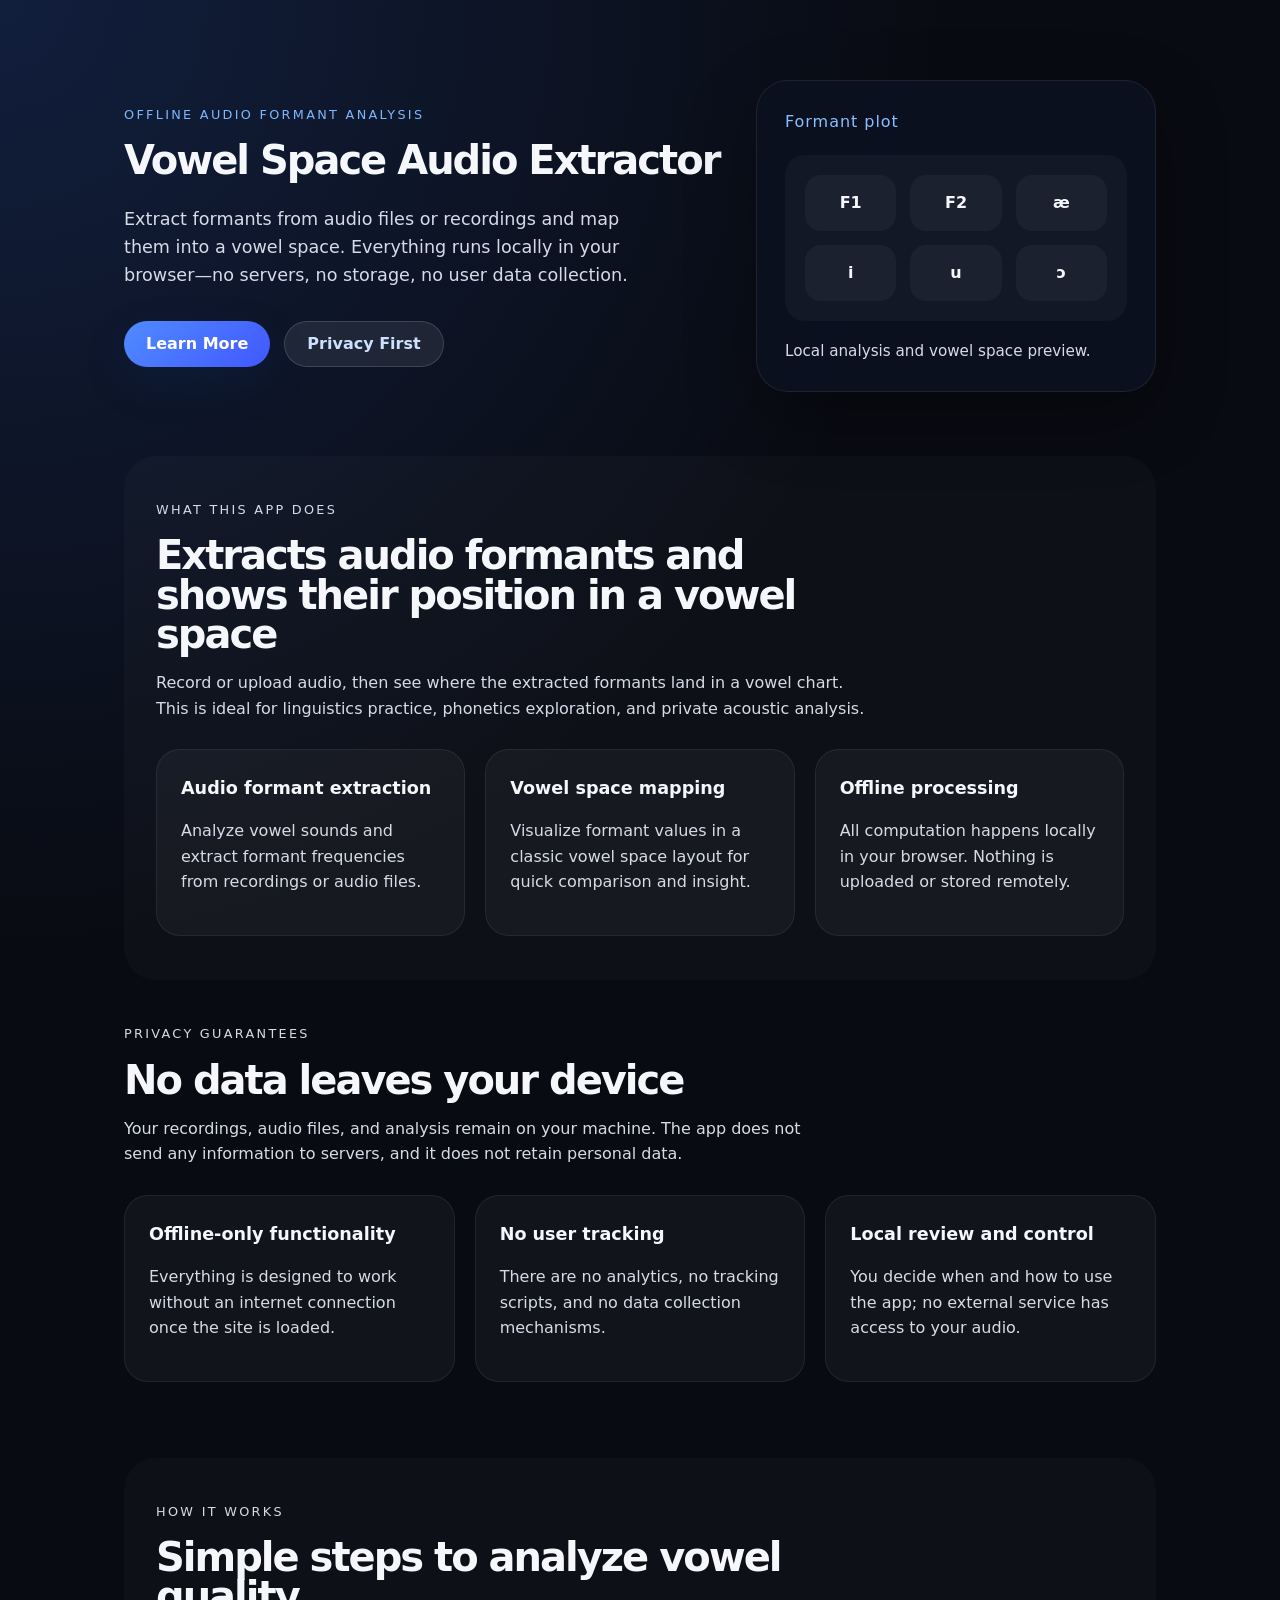
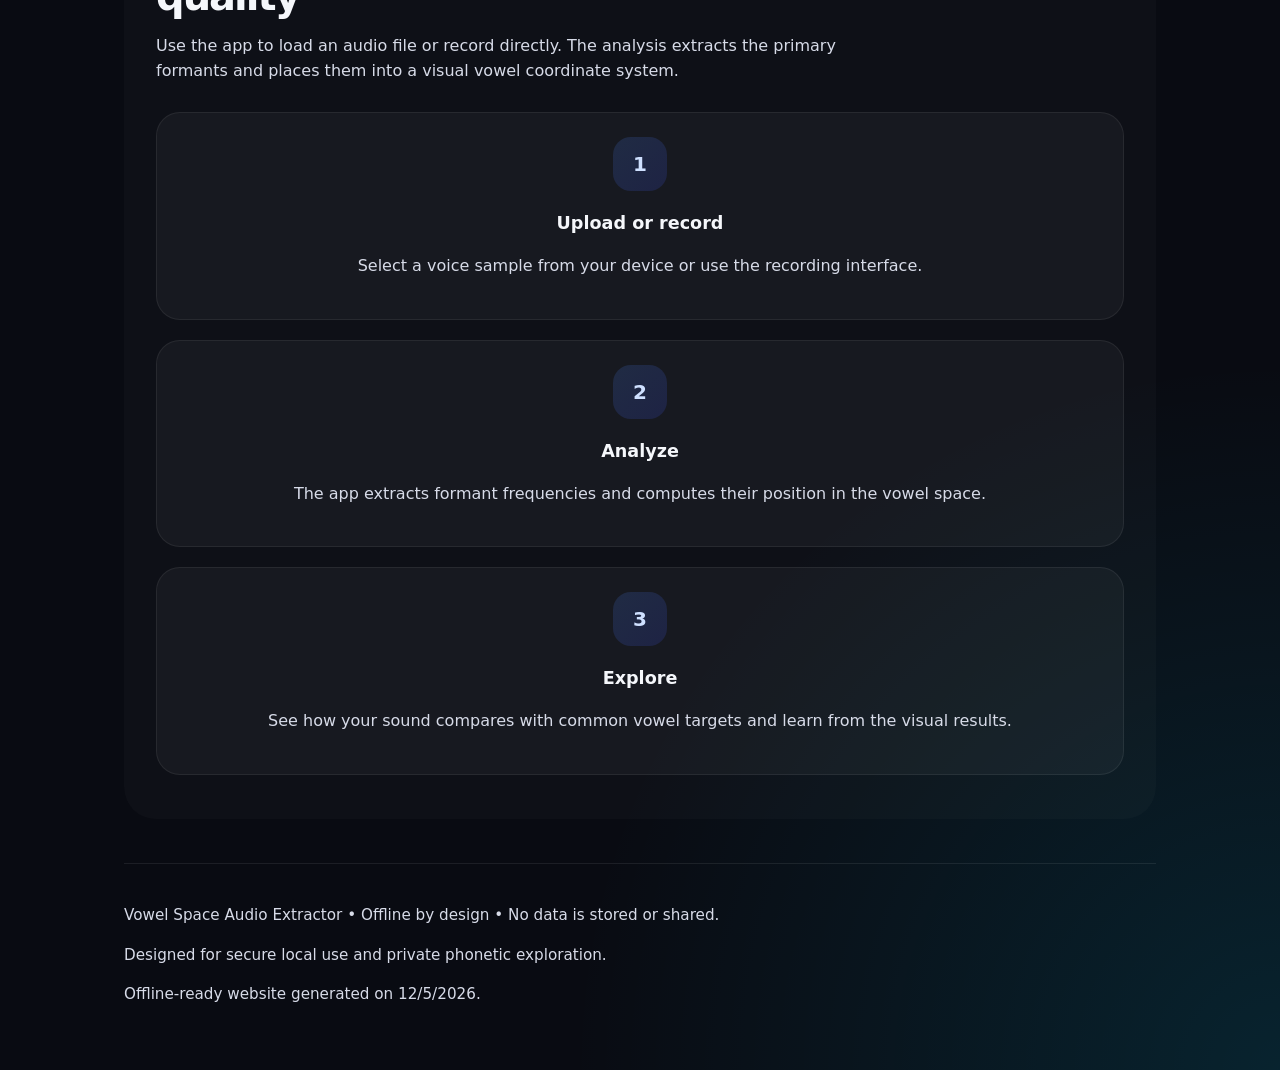
==== index.html @ fd8e6fbe "v1" ====
<!DOCTYPE html>
<html lang="en">
<head>
  <meta charset="UTF-8" />
  <meta name="viewport" content="width=device-width, initial-scale=1.0" />
  <title>Vowel Space Audio Extractor</title>
  <link rel="stylesheet" href="styles.css" />
</head>
<body>
  <div class="page-shell">
    <header class="hero">
      <div class="hero-content">
        <p class="eyebrow">Offline audio formant analysis</p>
        <h1>Vowel Space Audio Extractor</h1>
        <p class="hero-copy">
          Extract formants from audio files or recordings and map them into a vowel space. Everything runs locally in your browser—no servers, no storage, no user data collection.
        </p>
        <div class="hero-actions">
          <a class="button button-primary" href="#what-it-does">Learn More</a>
          <a class="button button-secondary" href="#privacy">Privacy First</a>
        </div>
      </div>
      <div class="hero-visual">
        <div class="visual-card">
          <div class="visual-title">Formant plot</div>
          <div class="visual-grid">
            <span>F1</span>
            <span>F2</span>
            <span>æ</span>
            <span>i</span>
            <span>u</span>
            <span>ɔ</span>
          </div>
          <div class="visual-note">Local analysis and vowel space preview.</div>
        </div>
      </div>
    </header>

    <main>
      <section id="what-it-does" class="section section-alt">
        <div class="section-intro">
          <p class="section-eyebrow">What this app does</p>
          <h2>Extracts audio formants and shows their position in a vowel space</h2>
          <p>
            Record or upload audio, then see where the extracted formants land in a vowel chart. This is ideal for linguistics practice, phonetics exploration, and private acoustic analysis.
          </p>
        </div>

        <div class="feature-grid">
          <article class="feature-card">
            <h3>Audio formant extraction</h3>
            <p>Analyze vowel sounds and extract formant frequencies from recordings or audio files.</p>
          </article>
          <article class="feature-card">
            <h3>Vowel space mapping</h3>
            <p>Visualize formant values in a classic vowel space layout for quick comparison and insight.</p>
          </article>
          <article class="feature-card">
            <h3>Offline processing</h3>
            <p>All computation happens locally in your browser. Nothing is uploaded or stored remotely.</p>
          </article>
        </div>
      </section>

      <section id="privacy" class="section">
        <div class="section-intro">
          <p class="section-eyebrow">Privacy guarantees</p>
          <h2>No data leaves your device</h2>
          <p>
            Your recordings, audio files, and analysis remain on your machine. The app does not send any information to servers, and it does not retain personal data.
          </p>
        </div>

        <div class="privacy-list">
          <div class="privacy-item">
            <h3>Offline-only functionality</h3>
            <p>Everything is designed to work without an internet connection once the site is loaded.</p>
          </div>
          <div class="privacy-item">
            <h3>No user tracking</h3>
            <p>There are no analytics, no tracking scripts, and no data collection mechanisms.</p>
          </div>
          <div class="privacy-item">
            <h3>Local review and control</h3>
            <p>You decide when and how to use the app; no external service has access to your audio.</p>
          </div>
        </div>
      </section>

      <section class="section section-alt" id="how-it-works">
        <div class="section-intro">
          <p class="section-eyebrow">How it works</p>
          <h2>Simple steps to analyze vowel quality</h2>
          <p>
            Use the app to load an audio file or record directly. The analysis extracts the primary formants and places them into a visual vowel coordinate system.
          </p>
        </div>

        <div class="steps-grid">
          <div class="step-card">
            <strong>1</strong>
            <h4>Upload or record</h4>
            <p>Select a voice sample from your device or use the recording interface.</p>
          </div>
          <div class="step-card">
            <strong>2</strong>
            <h4>Analyze</h4>
            <p>The app extracts formant frequencies and computes their position in the vowel space.</p>
          </div>
          <div class="step-card">
            <strong>3</strong>
            <h4>Explore</h4>
            <p>See how your sound compares with common vowel targets and learn from the visual results.</p>
          </div>
        </div>
      </section>
    </main>

    <footer class="footer">
      <p>Vowel Space Audio Extractor • Offline by design • No data is stored or shared.</p>
      <p>Designed for secure local use and private phonetic exploration.</p>
    </footer>
  </div>

  <script src="script.js"></script>
</body>
</html>
---- styles.css ----
:root {
  color-scheme: dark;
  color: #f5f7fb;
  background: #090b12;
  font-family: Inter, system-ui, -apple-system, BlinkMacSystemFont, "Segoe UI", sans-serif;
  line-height: 1.6;
}

* {
  box-sizing: border-box;
}

html, body {
  margin: 0;
  min-height: 100%;
}

body {
  background: radial-gradient(circle at top left, rgba(55, 118, 255, 0.18), transparent 32%),
    radial-gradient(circle at bottom right, rgba(0, 210, 255, 0.12), transparent 24%),
    #090b12;
}

.page-shell {
  max-width: 1080px;
  margin: 0 auto;
  padding: 32px 24px 48px;
}

.hero {
  display: grid;
  grid-template-columns: 1.2fr 0.8fr;
  gap: 32px;
  align-items: center;
  padding: 48px 0 32px;
}

.eyebrow,
.section-eyebrow {
  text-transform: uppercase;
  letter-spacing: 0.18em;
  color: #7db8ff;
  font-size: 0.8rem;
  margin: 0 0 16px;
}

.hero-content h1,
.section-intro h2 {
  margin: 0;
  font-size: clamp(2.5rem, 2.8vw, 3.8rem);
  line-height: 0.98;
  letter-spacing: -0.05em;
}

.hero-copy,
.section-intro p,
.footer p,
.feature-card p,
.privacy-item p,
.step-card p,
.visual-note {
  color: #d7dbe8;
}

.hero-copy {
  max-width: 34rem;
  margin: 24px 0 0;
  font-size: 1.1rem;
}

.hero-actions {
  display: flex;
  flex-wrap: wrap;
  gap: 14px;
  margin-top: 32px;
}

.button {
  display: inline-flex;
  align-items: center;
  justify-content: center;
  min-height: 46px;
  border-radius: 999px;
  padding: 0 22px;
  font-weight: 600;
  text-decoration: none;
  transition: transform 180ms ease, box-shadow 180ms ease, background-color 180ms ease;
}

.button:hover,
.button:focus-visible {
  transform: translateY(-1px);
}

.button-primary {
  color: #ffffff;
  background: linear-gradient(135deg, #4f8bff 0%, #4257ff 100%);
  box-shadow: 0 16px 40px rgba(15, 45, 101, 0.22);
}

.button-secondary {
  color: #cfe0ff;
  background: rgba(255, 255, 255, 0.08);
  border: 1px solid rgba(255, 255, 255, 0.14);
}

.hero-visual {
  display: flex;
  justify-content: center;
}

.visual-card {
  width: min(100%, 100%);
  max-width: 420px;
  padding: 28px;
  border-radius: 32px;
  background: rgba(12, 17, 33, 0.9);
  border: 1px solid rgba(255, 255, 255, 0.08);
  box-shadow: 0 24px 70px rgba(0, 0, 0, 0.32);
}

.visual-title {
  margin: 0 0 20px;
  font-size: 1rem;
  color: #8abfff;
  letter-spacing: 0.06em;
}

.visual-grid {
  display: grid;
  grid-template-columns: repeat(3, 1fr);
  gap: 14px;
  padding: 20px;
  background: rgba(255, 255, 255, 0.03);
  border-radius: 20px;
}

.visual-grid span {
  display: inline-flex;
  min-height: 56px;
  align-items: center;
  justify-content: center;
  border-radius: 16px;
  background: rgba(255, 255, 255, 0.04);
  font-weight: 600;
}

.visual-note {
  margin-top: 18px;
  font-size: 0.95rem;
}

.section {
  padding: 44px 0;
}

.section-alt {
  background: rgba(255, 255, 255, 0.02);
  border-radius: 32px;
  padding: 44px 32px;
  margin-top: 32px;
}

.section-intro {
  max-width: 720px;
}

.feature-grid,
.steps-grid,
.privacy-list {
  display: grid;
  gap: 20px;
  margin-top: 28px;
}

.feature-grid,
.privacy-list {
  grid-template-columns: repeat(auto-fit, minmax(220px, 1fr));
}

.step-card,
.feature-card,
.privacy-item {
  background: rgba(255, 255, 255, 0.04);
  border: 1px solid rgba(255, 255, 255, 0.07);
  border-radius: 24px;
  padding: 24px;
}

.step-card {
  text-align: center;
}

.step-card strong {
  display: inline-flex;
  align-items: center;
  justify-content: center;
  width: 54px;
  height: 54px;
  margin-bottom: 18px;
  border-radius: 18px;
  font-size: 1.25rem;
  background: linear-gradient(135deg, rgba(79, 139, 255, 0.16), rgba(66, 87, 255, 0.16));
  color: #cfe0ff;
}

.step-card h4,
.feature-card h3,
.privacy-item h3 {
  margin: 0 0 12px;
  font-size: 1.1rem;
}

.footer {
  margin-top: 44px;
  padding-top: 24px;
  border-top: 1px solid rgba(255, 255, 255, 0.08);
  color: #9fb6dc;
  font-size: 0.95rem;
}

@media (max-width: 860px) {
  .hero {
    grid-template-columns: 1fr;
    padding-top: 32px;
  }

  .hero-visual {
    justify-content: stretch;
  }
}

@media (max-width: 620px) {
  .page-shell {
    padding: 24px 16px 32px;
  }

  .hero-copy {
    font-size: 1rem;
  }

  .button {
    width: 100%;
  }
}
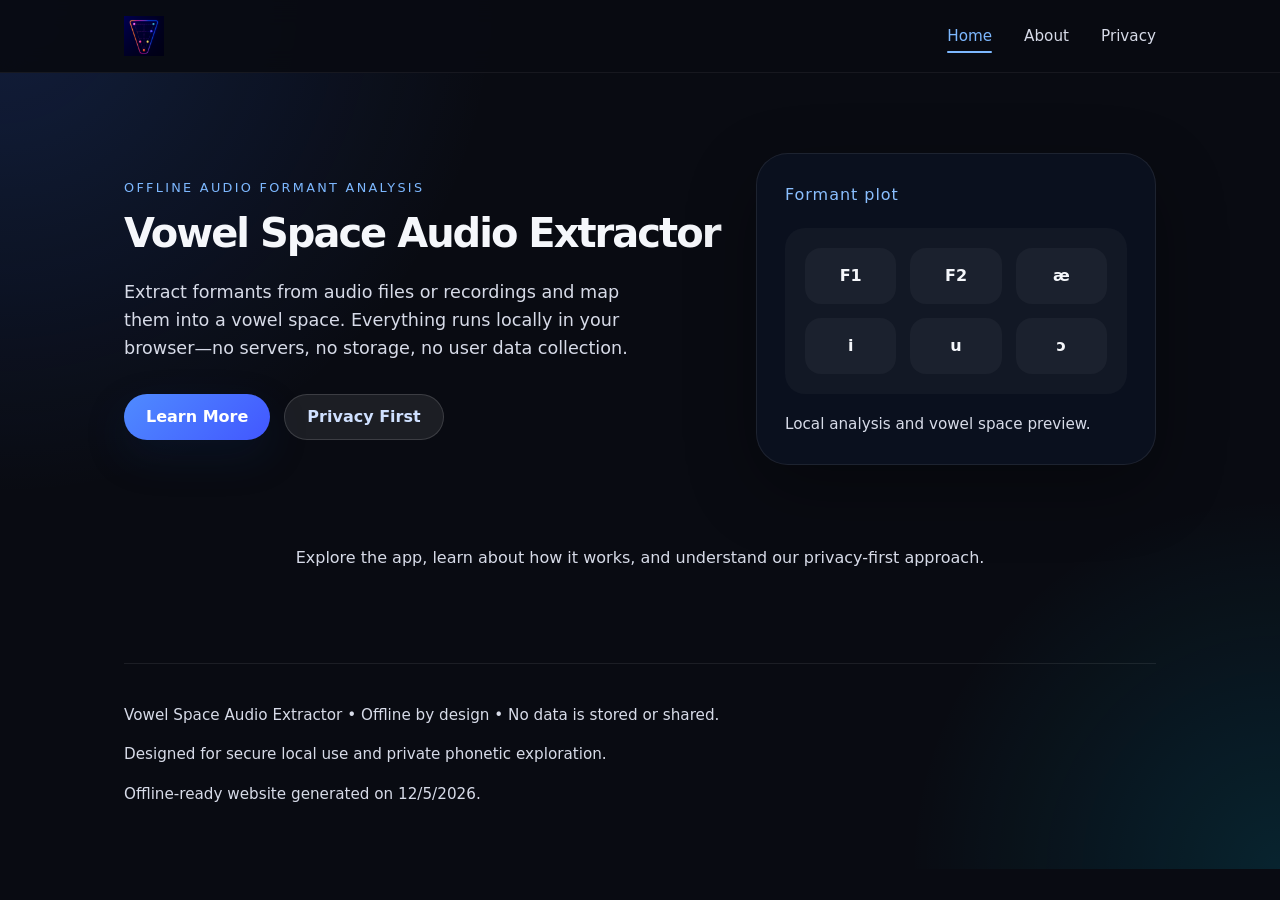
==== commit fd7d8ce6: "v2" ====
--- a/index.html
+++ b/index.html
@@ -7,6 +7,19 @@
   <link rel="stylesheet" href="styles.css" />
 </head>
 <body>
+  <nav class="navbar">
+    <div class="navbar-container">
+      <a href="index.html" class="navbar-brand">
+        <img src="vaqaleslogo3.png" alt="Vowel Space Audio Extractor" class="navbar-logo" />
+      </a>
+      <ul class="navbar-menu">
+        <li><a href="index.html" class="navbar-link active">Home</a></li>
+        <li><a href="about.html" class="navbar-link">About</a></li>
+        <li><a href="privacy.html" class="navbar-link">Privacy</a></li>
+      </ul>
+    </div>
+  </nav>
+
   <div class="page-shell">
     <header class="hero">
       <div class="hero-content">
@@ -16,8 +29,8 @@
           Extract formants from audio files or recordings and map them into a vowel space. Everything runs locally in your browser—no servers, no storage, no user data collection.
         </p>
         <div class="hero-actions">
-          <a class="button button-primary" href="#what-it-does">Learn More</a>
-          <a class="button button-secondary" href="#privacy">Privacy First</a>
+          <a class="button button-primary" href="about.html">Learn More</a>
+          <a class="button button-secondary" href="privacy.html">Privacy First</a>
         </div>
       </div>
       <div class="hero-visual">
@@ -36,84 +49,8 @@
       </div>
     </header>
 
-    <main>
-      <section id="what-it-does" class="section section-alt">
-        <div class="section-intro">
-          <p class="section-eyebrow">What this app does</p>
-          <h2>Extracts audio formants and shows their position in a vowel space</h2>
-          <p>
-            Record or upload audio, then see where the extracted formants land in a vowel chart. This is ideal for linguistics practice, phonetics exploration, and private acoustic analysis.
-          </p>
-        </div>
-
-        <div class="feature-grid">
-          <article class="feature-card">
-            <h3>Audio formant extraction</h3>
-            <p>Analyze vowel sounds and extract formant frequencies from recordings or audio files.</p>
-          </article>
-          <article class="feature-card">
-            <h3>Vowel space mapping</h3>
-            <p>Visualize formant values in a classic vowel space layout for quick comparison and insight.</p>
-          </article>
-          <article class="feature-card">
-            <h3>Offline processing</h3>
-            <p>All computation happens locally in your browser. Nothing is uploaded or stored remotely.</p>
-          </article>
-        </div>
-      </section>
-
-      <section id="privacy" class="section">
-        <div class="section-intro">
-          <p class="section-eyebrow">Privacy guarantees</p>
-          <h2>No data leaves your device</h2>
-          <p>
-            Your recordings, audio files, and analysis remain on your machine. The app does not send any information to servers, and it does not retain personal data.
-          </p>
-        </div>
-
-        <div class="privacy-list">
-          <div class="privacy-item">
-            <h3>Offline-only functionality</h3>
-            <p>Everything is designed to work without an internet connection once the site is loaded.</p>
-          </div>
-          <div class="privacy-item">
-            <h3>No user tracking</h3>
-            <p>There are no analytics, no tracking scripts, and no data collection mechanisms.</p>
-          </div>
-          <div class="privacy-item">
-            <h3>Local review and control</h3>
-            <p>You decide when and how to use the app; no external service has access to your audio.</p>
-          </div>
-        </div>
-      </section>
-
-      <section class="section section-alt" id="how-it-works">
-        <div class="section-intro">
-          <p class="section-eyebrow">How it works</p>
-          <h2>Simple steps to analyze vowel quality</h2>
-          <p>
-            Use the app to load an audio file or record directly. The analysis extracts the primary formants and places them into a visual vowel coordinate system.
-          </p>
-        </div>
-
-        <div class="steps-grid">
-          <div class="step-card">
-            <strong>1</strong>
-            <h4>Upload or record</h4>
-            <p>Select a voice sample from your device or use the recording interface.</p>
-          </div>
-          <div class="step-card">
-            <strong>2</strong>
-            <h4>Analyze</h4>
-            <p>The app extracts formant frequencies and computes their position in the vowel space.</p>
-          </div>
-          <div class="step-card">
-            <strong>3</strong>
-            <h4>Explore</h4>
-            <p>See how your sound compares with common vowel targets and learn from the visual results.</p>
-          </div>
-        </div>
-      </section>
+    <main class="hero-footer">
+      <p>Explore the app, learn about how it works, and understand our privacy-first approach.</p>
     </main>
 
     <footer class="footer">
--- a/styles.css
+++ b/styles.css
@@ -19,6 +19,76 @@
   background: radial-gradient(circle at top left, rgba(55, 118, 255, 0.18), transparent 32%),
     radial-gradient(circle at bottom right, rgba(0, 210, 255, 0.12), transparent 24%),
     #090b12;
+}
+
+.navbar {
+  position: sticky;
+  top: 0;
+  z-index: 1000;
+  background: rgba(9, 11, 18, 0.95);
+  backdrop-filter: blur(12px);
+  border-bottom: 1px solid rgba(255, 255, 255, 0.06);
+}
+
+.navbar-container {
+  max-width: 1080px;
+  margin: 0 auto;
+  padding: 16px 24px;
+  display: flex;
+  align-items: center;
+  justify-content: space-between;
+}
+
+.navbar-brand {
+  display: flex;
+  align-items: center;
+  text-decoration: none;
+}
+
+.navbar-logo {
+  height: 40px;
+  width: auto;
+  transition: opacity 180ms ease;
+}
+
+.navbar-logo:hover {
+  opacity: 0.8;
+}
+
+.navbar-menu {
+  display: flex;
+  gap: 32px;
+  margin: 0;
+  padding: 0;
+  list-style: none;
+}
+
+.navbar-link {
+  color: #d7dbe8;
+  text-decoration: none;
+  font-weight: 500;
+  font-size: 0.95rem;
+  transition: color 180ms ease;
+  position: relative;
+}
+
+.navbar-link:hover {
+  color: #ffffff;
+}
+
+.navbar-link.active {
+  color: #7db8ff;
+}
+
+.navbar-link.active::after {
+  content: '';
+  position: absolute;
+  bottom: -8px;
+  left: 0;
+  right: 0;
+  height: 2px;
+  background: #7db8ff;
+  border-radius: 1px;
 }
 
 .page-shell {
@@ -150,6 +220,12 @@
   font-size: 0.95rem;
 }
 
+.hero-footer {
+  text-align: center;
+  padding: 32px 0;
+  color: #d7dbe8;
+}
+
 .section {
   padding: 44px 0;
 }
@@ -242,4 +318,12 @@
   .button {
     width: 100%;
   }
-}
+
+  .navbar-menu {
+    gap: 16px;
+  }
+
+  .navbar-link {
+    font-size: 0.85rem;
+  }
+}
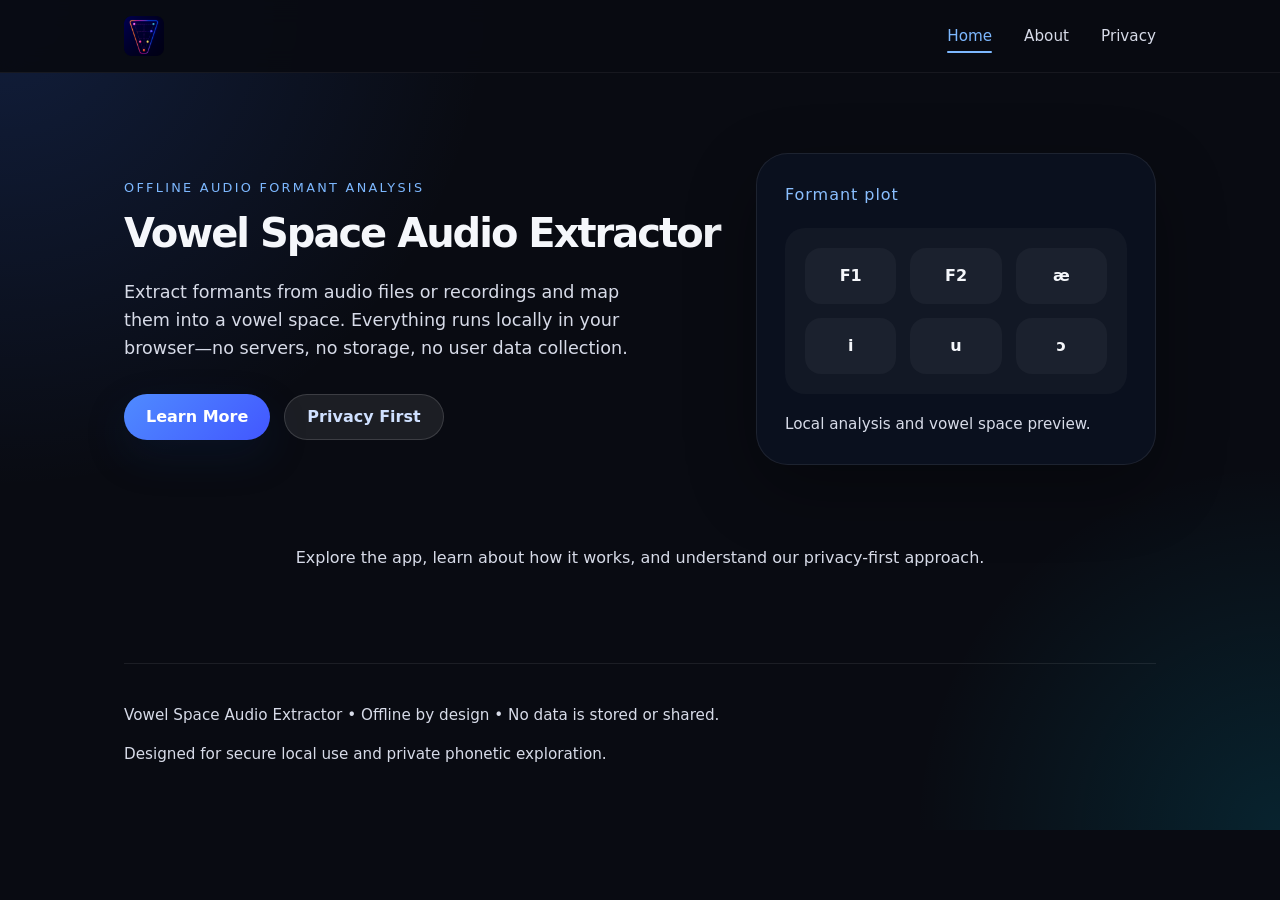
==== commit 79c6d350: "updatedprivacy" ====
--- a/index.html
+++ b/index.html
@@ -59,6 +59,6 @@
     </footer>
   </div>
 
-  <script src="script.js"></script>
+
 </body>
 </html>
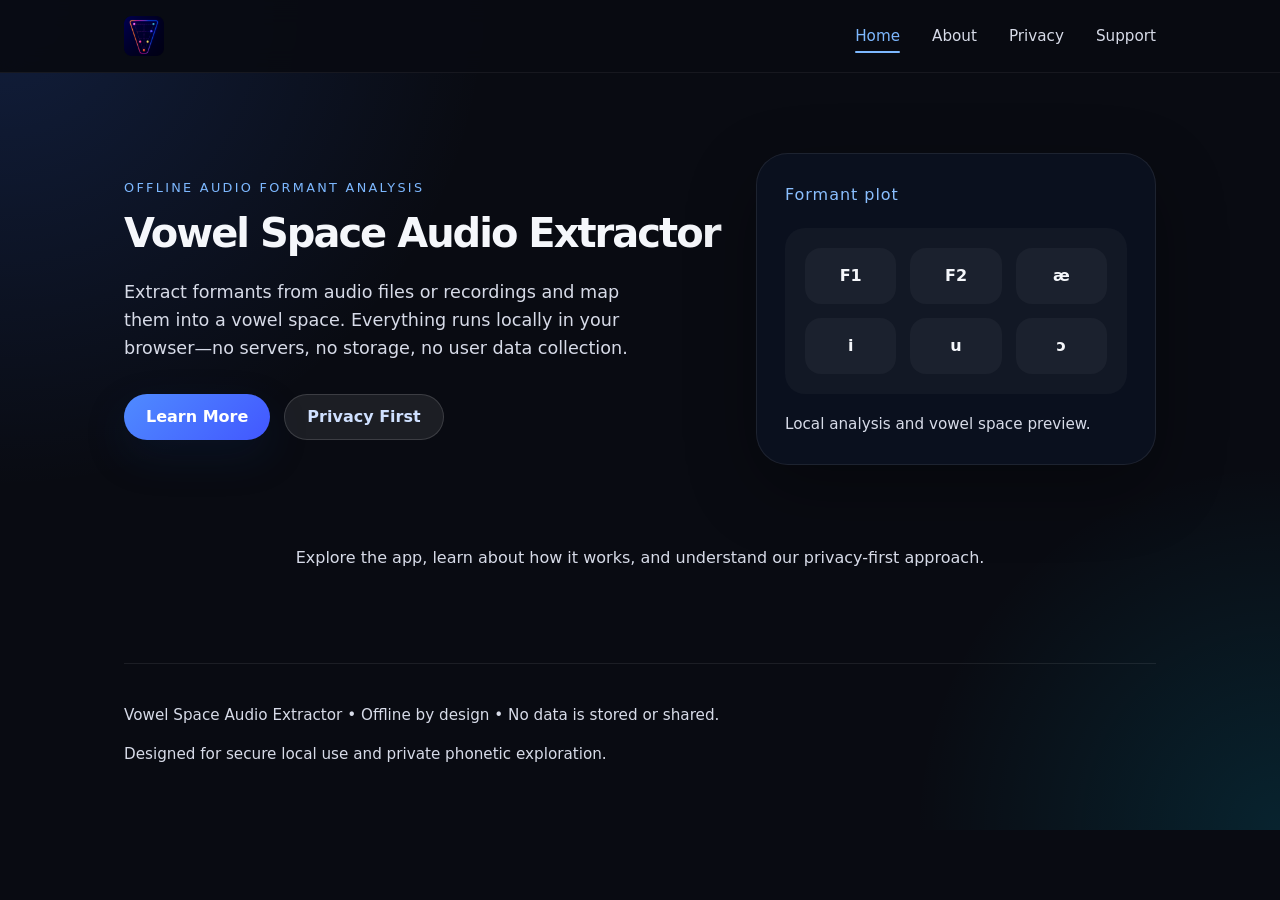
==== commit bd7e7afb: "suppportpage" ====
--- a/index.html
+++ b/index.html
@@ -16,6 +16,7 @@
         <li><a href="index.html" class="navbar-link active">Home</a></li>
         <li><a href="about.html" class="navbar-link">About</a></li>
         <li><a href="privacy.html" class="navbar-link">Privacy</a></li>
+        <li><a href="support.html" class="navbar-link">Support</a></li>
       </ul>
     </div>
   </nav>
--- a/styles.css
+++ b/styles.css
@@ -295,6 +295,37 @@
   font-size: 0.95rem;
 }
 
+.faq-section {
+  display: grid;
+  gap: 20px;
+  margin-top: 32px;
+}
+
+.faq-item {
+  background: rgba(255, 255, 255, 0.04);
+  border: 1px solid rgba(255, 255, 255, 0.07);
+  border-radius: 24px;
+  padding: 28px;
+  transition: background 180ms ease, border-color 180ms ease;
+}
+
+.faq-item:hover {
+  background: rgba(255, 255, 255, 0.06);
+  border-color: rgba(255, 255, 255, 0.12);
+}
+
+.faq-item h3 {
+  margin: 0 0 12px;
+  font-size: 1.05rem;
+  color: #cfe0ff;
+}
+
+.faq-item p {
+  margin: 0;
+  color: #d7dbe8;
+  font-size: 0.95rem;
+}
+
 @media (max-width: 860px) {
   .hero {
     grid-template-columns: 1fr;
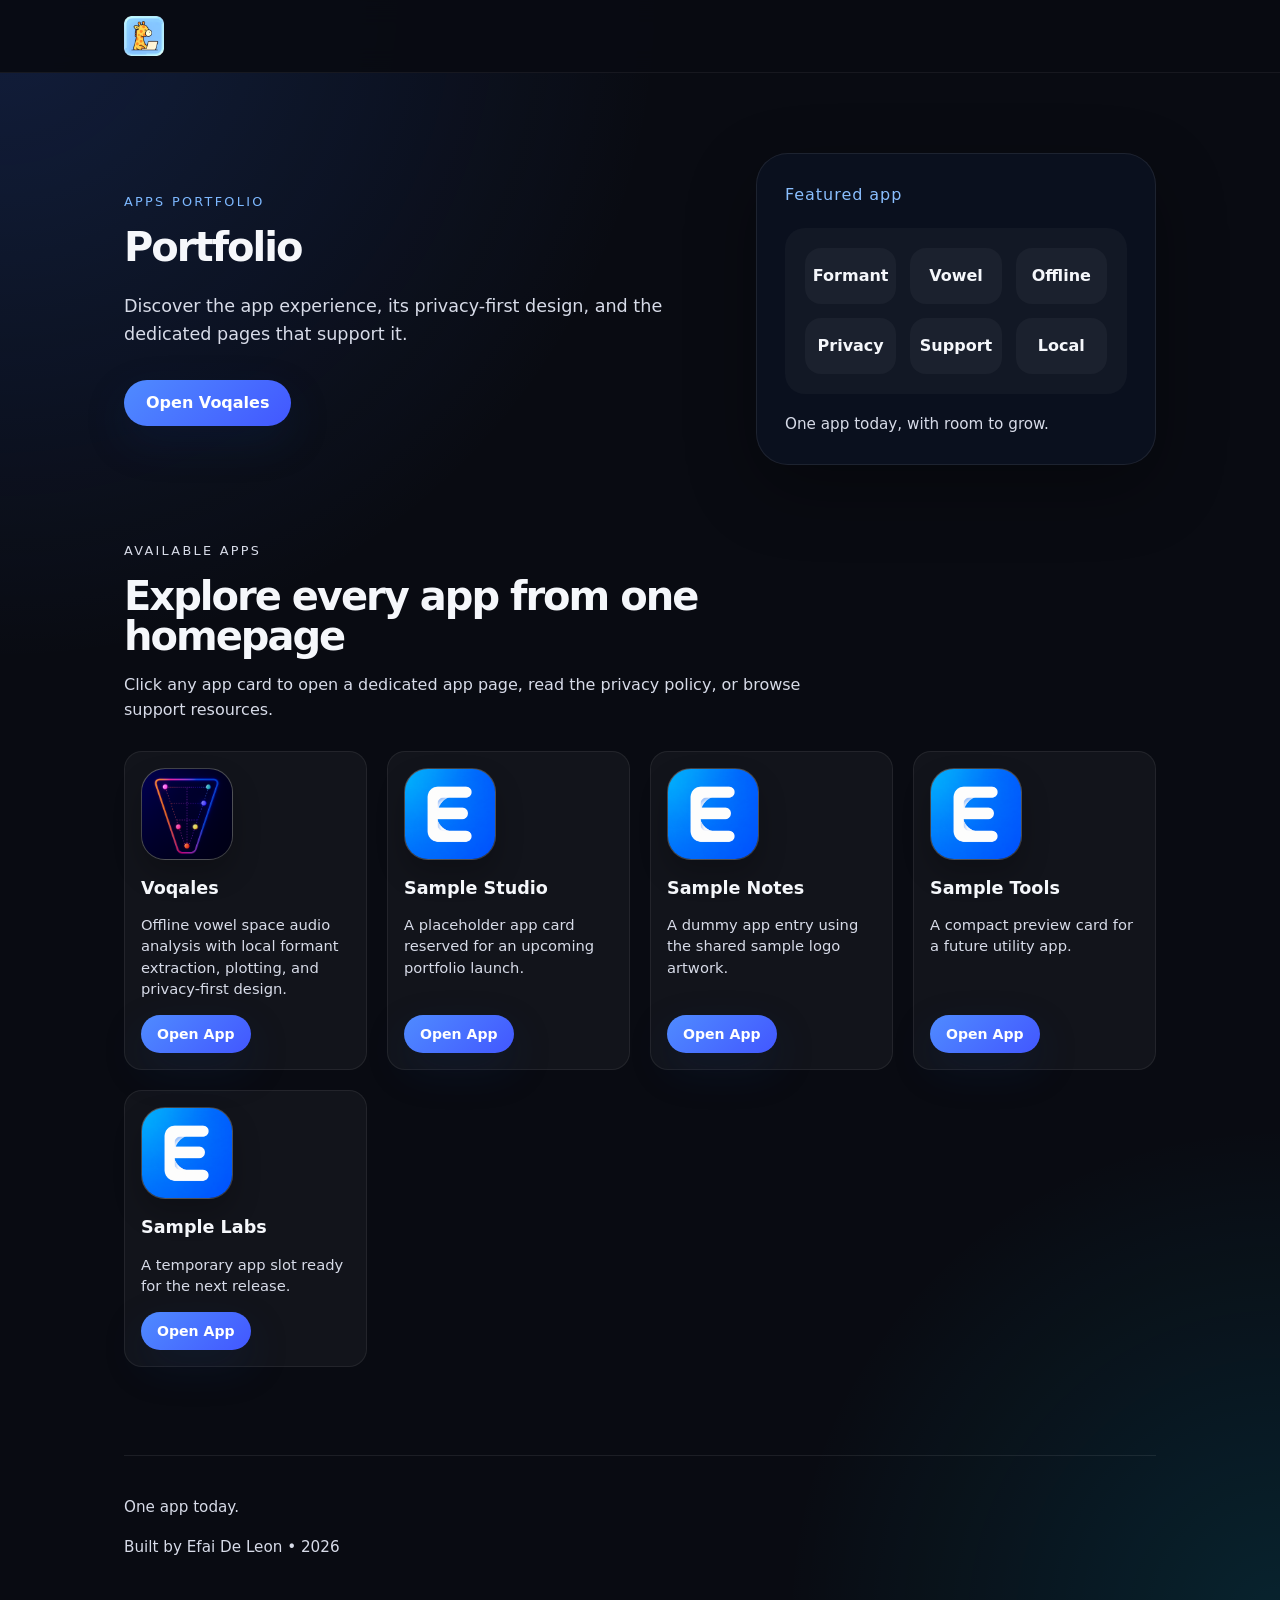
==== commit 4c51939e: "b" ====
--- a/index.html
+++ b/index.html
@@ -3,63 +3,68 @@
 <head>
   <meta charset="UTF-8" />
   <meta name="viewport" content="width=device-width, initial-scale=1.0" />
-  <title>Vowel Space Audio Extractor</title>
+  <title>Voqales Portfolio</title>
   <link rel="stylesheet" href="styles.css" />
 </head>
 <body>
   <nav class="navbar">
     <div class="navbar-container">
       <a href="index.html" class="navbar-brand">
-        <img src="vaqaleslogo3.png" alt="Vowel Space Audio Extractor" class="navbar-logo" />
+        <img src="profileg.png" alt="Voqales portfolio" class="navbar-logo" />
       </a>
-      <ul class="navbar-menu">
-        <li><a href="index.html" class="navbar-link active">Home</a></li>
-        <li><a href="about.html" class="navbar-link">About</a></li>
-        <li><a href="privacy.html" class="navbar-link">Privacy</a></li>
-        <li><a href="support.html" class="navbar-link">Support</a></li>
-      </ul>
     </div>
   </nav>
 
   <div class="page-shell">
     <header class="hero">
       <div class="hero-content">
-        <p class="eyebrow">Offline audio formant analysis</p>
-        <h1>Vowel Space Audio Extractor</h1>
+        <p class="eyebrow">Apps portfolio</p>
+        <h1>Portfolio</h1>
         <p class="hero-copy">
-          Extract formants from audio files or recordings and map them into a vowel space. Everything runs locally in your browser—no servers, no storage, no user data collection.
+          Discover the app experience, its privacy-first design, and the dedicated pages that support it.
         </p>
         <div class="hero-actions">
-          <a class="button button-primary" href="about.html">Learn More</a>
-          <a class="button button-secondary" href="privacy.html">Privacy First</a>
+          <a class="button button-primary" href="voqales/voqales-main.html">Open Voqales</a>
         </div>
       </div>
       <div class="hero-visual">
         <div class="visual-card">
-          <div class="visual-title">Formant plot</div>
+          <div class="visual-title">Featured app</div>
           <div class="visual-grid">
-            <span>F1</span>
-            <span>F2</span>
-            <span>æ</span>
-            <span>i</span>
-            <span>u</span>
-            <span>ɔ</span>
+            <span>Formant</span>
+            <span>Vowel</span>
+            <span>Offline</span>
+            <span>Privacy</span>
+            <span>Support</span>
+            <span>Local</span>
           </div>
-          <div class="visual-note">Local analysis and vowel space preview.</div>
+          <div class="visual-note">One app today, with room to grow.</div>
         </div>
       </div>
     </header>
 
-    <main class="hero-footer">
-      <p>Explore the app, learn about how it works, and understand our privacy-first approach.</p>
+    <main>
+      <section class="section">
+        <div class="section-intro">
+          <p class="section-eyebrow">Available apps</p>
+          <h2>Explore every app from one homepage</h2>
+          <p>Click any app card to open a dedicated app page, read the privacy policy, or browse support resources.</p>
+        </div>
+
+        <div id="app-gallery" class="feature-grid">
+          <article class="feature-card">
+            <h3>Loading apps...</h3>
+            <p>Please wait while the portfolio loads.</p>
+          </article>
+        </div>
+      </section>
     </main>
 
     <footer class="footer">
-      <p>Vowel Space Audio Extractor • Offline by design • No data is stored or shared.</p>
-      <p>Designed for secure local use and private phonetic exploration.</p>
+      <p>One app today.</p>
     </footer>
   </div>
 
-
+  <script src="script.js"></script>
 </body>
 </html>
--- a/styles.css
+++ b/styles.css
@@ -254,6 +254,10 @@
   grid-template-columns: repeat(auto-fit, minmax(220px, 1fr));
 }
 
+#app-gallery {
+  grid-template-columns: repeat(4, minmax(0, 1fr));
+}
+
 .step-card,
 .feature-card,
 .privacy-item {
@@ -261,6 +265,52 @@
   border: 1px solid rgba(255, 255, 255, 0.07);
   border-radius: 24px;
   padding: 24px;
+}
+
+.app-card {
+  display: flex;
+  min-height: 100%;
+  flex-direction: column;
+  padding: 16px;
+  border-radius: 18px;
+}
+
+.app-icon-frame {
+  width: 92px;
+  height: 92px;
+  margin-bottom: 14px;
+  display: flex;
+  align-items: center;
+  justify-content: center;
+  overflow: hidden;
+  border-radius: 24px;
+  background: linear-gradient(145deg, rgba(255, 255, 255, 0.16), rgba(255, 255, 255, 0.04));
+  border: 1px solid rgba(255, 255, 255, 0.14);
+  box-shadow: inset 0 1px 0 rgba(255, 255, 255, 0.18), 0 14px 28px rgba(0, 0, 0, 0.22);
+}
+
+.app-card-logo {
+  width: 100%;
+  height: 100%;
+  display: block;
+  object-fit: cover;
+}
+
+.app-card p {
+  margin: 0;
+  font-size: 0.92rem;
+  line-height: 1.45;
+}
+
+.app-card-action {
+  margin-top: auto;
+  padding-top: 16px;
+}
+
+.app-card .button {
+  min-height: 38px;
+  padding: 0 16px;
+  font-size: 0.88rem;
 }
 
 .step-card {
@@ -335,6 +385,10 @@
   .hero-visual {
     justify-content: stretch;
   }
+
+  #app-gallery {
+    grid-template-columns: repeat(2, minmax(0, 1fr));
+  }
 }
 
 @media (max-width: 620px) {
@@ -357,4 +411,8 @@
   .navbar-link {
     font-size: 0.85rem;
   }
-}
+
+  #app-gallery {
+    grid-template-columns: 1fr;
+  }
+}
